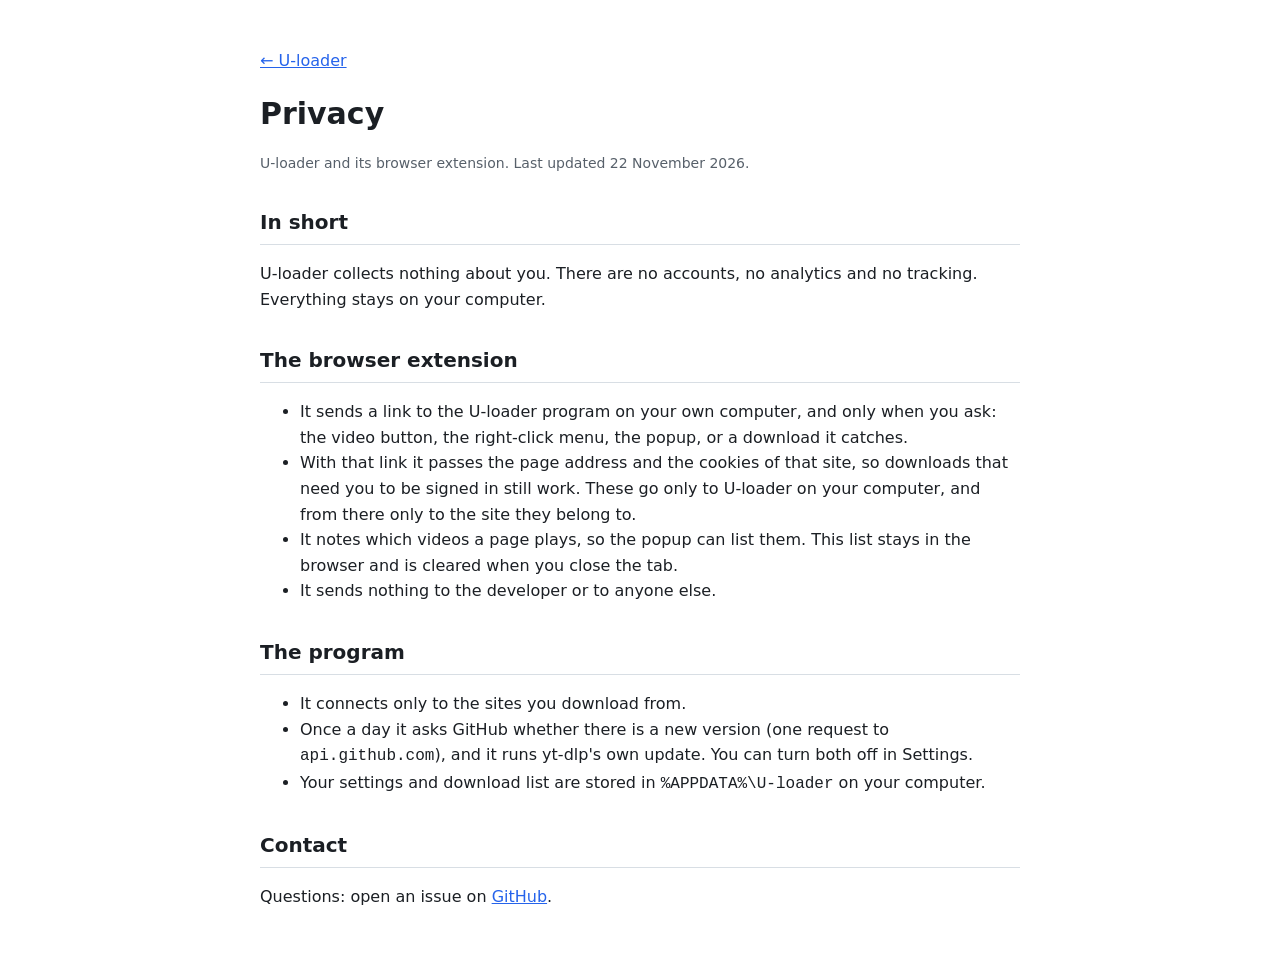
==== docs/privacy.html @ 6b61676e "Closes #10, closes #11, closes #12, closes #13, closes #15 Updates, small FFmpeg, browser guide and " ====
<!doctype html>
<html lang="en">
<head>
<meta charset="utf-8">
<meta name="viewport" content="width=device-width, initial-scale=1">
<title>U-loader - privacy</title>
<link rel="icon" href="icon.png">
<style>
  :root { --bg: #ffffff; --fg: #1b1f24; --muted: #57606a; --line: #d8dee4; --accent: #2563eb; }
  @media (prefers-color-scheme: dark) {
    :root { --bg: #0d1117; --fg: #e6edf3; --muted: #8d96a0; --line: #30363d; --accent: #3b82f6; }
  }
  body { margin: 0; background: var(--bg); color: var(--fg); font: 16px/1.6 "Segoe UI", system-ui, sans-serif; }
  main { max-width: 760px; margin: 0 auto; padding: 32px 16px 48px; }
  h1 { font-size: 30px; margin: 0 0 4px; }
  h2 { font-size: 20px; margin: 32px 0 8px; padding-bottom: 6px; border-bottom: 1px solid var(--line); }
  .small { color: var(--muted); font-size: 14px; }
  a { color: var(--accent); }
</style>
</head>
<body>
<main>
<p><a href="index.html">&larr; U-loader</a></p>
<h1>Privacy</h1>
<p class="small">U-loader and its browser extension. Last updated 22 November 2026.</p>

<h2>In short</h2>
<p>U-loader collects nothing about you. There are no accounts, no analytics and no tracking.
Everything stays on your computer.</p>

<h2>The browser extension</h2>
<ul>
  <li>It sends a link to the U-loader program on your own computer, and only when you ask: the
      video button, the right-click menu, the popup, or a download it catches.</li>
  <li>With that link it passes the page address and the cookies of that site, so downloads that need
      you to be signed in still work. These go only to U-loader on your computer, and from there
      only to the site they belong to.</li>
  <li>It notes which videos a page plays, so the popup can list them. This list stays in the browser
      and is cleared when you close the tab.</li>
  <li>It sends nothing to the developer or to anyone else.</li>
</ul>

<h2>The program</h2>
<ul>
  <li>It connects only to the sites you download from.</li>
  <li>Once a day it asks GitHub whether there is a new version (one request to
      <code>api.github.com</code>), and it runs yt-dlp's own update. You can turn both off in Settings.</li>
  <li>Your settings and download list are stored in <code>%APPDATA%\U-loader</code> on your computer.</li>
</ul>

<h2>Contact</h2>
<p>Questions: open an issue on <a href="https://github.com/md-muqtadir-fuad/uloader/issues">GitHub</a>.</p>
</main>
</body>
</html>
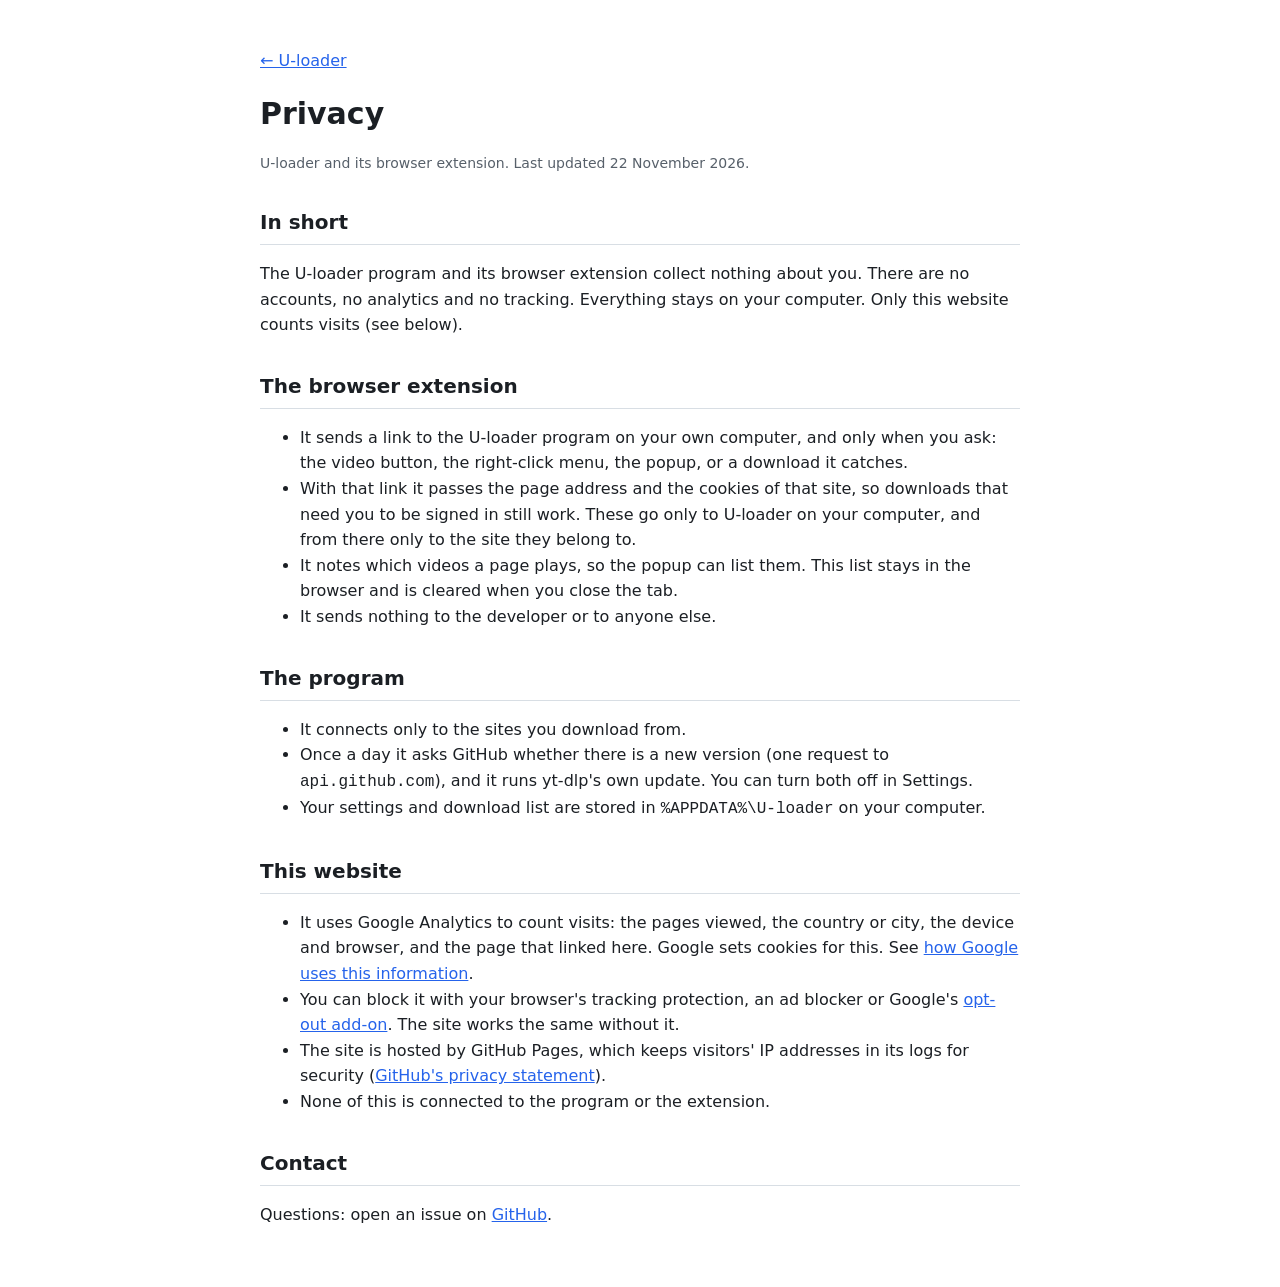
==== commit 60ff033d: "Refs #15 Release 1.3.0: direct download link, analytics and SEO on the website - The website's Downl" ====
--- a/docs/privacy.html
+++ b/docs/privacy.html
@@ -1,10 +1,41 @@
 <!doctype html>
 <html lang="en">
 <head>
+<!-- Google tag (gtag.js) -->
+<script async src="https://www.googletagmanager.com/gtag/js?id=G-BJBJDYRXEB"></script>
+<script>
+  window.dataLayer = window.dataLayer || [];
+  function gtag() { dataLayer.push(arguments); }
+  gtag('js', new Date());
+
+  gtag('config', 'G-BJBJDYRXEB');
+</script>
+
 <meta charset="utf-8">
 <meta name="viewport" content="width=device-width, initial-scale=1">
-<title>U-loader - privacy</title>
-<link rel="icon" href="icon.png">
+
+<!-- SEO primary meta tags -->
+<title>Privacy | U-loader</title>
+<meta name="description" content="What U-loader, its browser extension and this website do with your data.">
+<meta name="author" content="Md. Muqtadir Fuad">
+<meta name="robots" content="index, follow">
+<meta name="theme-color" content="#2563eb">
+<link rel="canonical" href="https://md-muqtadir-fuad.github.io/uloader/privacy.html">
+
+<!-- Open Graph -->
+<meta property="og:type" content="website">
+<meta property="og:url" content="https://md-muqtadir-fuad.github.io/uloader/privacy.html">
+<meta property="og:site_name" content="U-loader">
+<meta property="og:title" content="Privacy | U-loader">
+<meta property="og:description" content="What U-loader, its browser extension and this website do with your data.">
+<meta property="og:image" content="https://md-muqtadir-fuad.github.io/uloader/og-image.png">
+
+<!-- Fav icon -->
+<link rel="icon" href="favicon.ico" sizes="any">
+<link rel="apple-touch-icon" sizes="180x180" href="apple-touch-icon.png">
+<link rel="icon" type="image/png" sizes="32x32" href="favicon-32x32.png">
+<link rel="icon" type="image/png" sizes="16x16" href="favicon-16x16.png">
+<link rel="manifest" href="site.webmanifest">
 <style>
   :root { --bg: #ffffff; --fg: #1b1f24; --muted: #57606a; --line: #d8dee4; --accent: #2563eb; }
   @media (prefers-color-scheme: dark) {
@@ -25,8 +56,8 @@
 <p class="small">U-loader and its browser extension. Last updated 22 November 2026.</p>
 
 <h2>In short</h2>
-<p>U-loader collects nothing about you. There are no accounts, no analytics and no tracking.
-Everything stays on your computer.</p>
+<p>The U-loader program and its browser extension collect nothing about you. There are no accounts, no analytics
+and no tracking. Everything stays on your computer. Only this website counts visits (see below).</p>
 
 <h2>The browser extension</h2>
 <ul>
@@ -48,6 +79,18 @@
   <li>Your settings and download list are stored in <code>%APPDATA%\U-loader</code> on your computer.</li>
 </ul>
 
+<h2>This website</h2>
+<ul>
+  <li>It uses Google Analytics to count visits: the pages viewed, the country or city, the device and browser, and the
+      page that linked here. Google sets cookies for this. See
+      <a href="https://policies.google.com/technologies/partner-sites">how Google uses this information</a>.</li>
+  <li>You can block it with your browser's tracking protection, an ad blocker or Google's
+      <a href="https://tools.google.com/dlpage/gaoptout">opt-out add-on</a>. The site works the same without it.</li>
+  <li>The site is hosted by GitHub Pages, which keeps visitors' IP addresses in its logs for security
+      (<a href="https://docs.github.com/en/site-policy/privacy-policies/github-general-privacy-statement">GitHub's privacy statement</a>).</li>
+  <li>None of this is connected to the program or the extension.</li>
+</ul>
+
 <h2>Contact</h2>
 <p>Questions: open an issue on <a href="https://github.com/md-muqtadir-fuad/uloader/issues">GitHub</a>.</p>
 </main>
